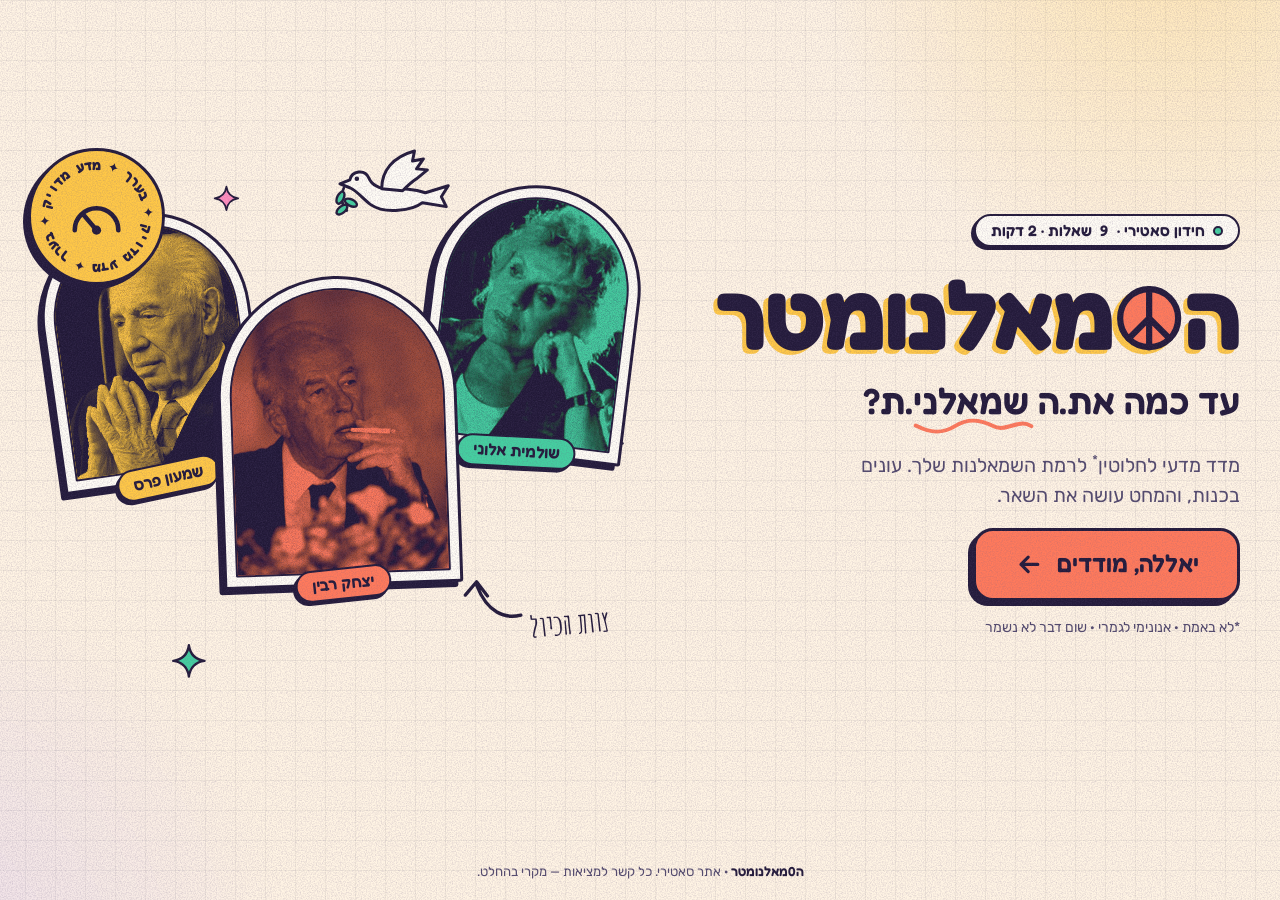
==== index.html @ 15e7d74c "ה0מאלנומטר: עיצוב ומכניקה (שלב 1) חידון סאטירי סטטי (HTML/CSS/JS). הציונים עדיין ריקים (score: null)" ====
<!doctype html>
<html lang="he" dir="rtl">
<head>
  <meta charset="utf-8">
  <meta name="viewport" content="width=device-width, initial-scale=1, viewport-fit=cover">
  <title>ה0מאלנומטר — עד כמה את.ה שמאלני.ת?</title>
  <meta name="description" content="חידון סאטירי קצר שמודד בדיוק מדעי* עד כמה את.ה שמאלני.ת. *לא באמת.">
  <meta name="theme-color" content="#FFF4E4">
  <meta name="color-scheme" content="light">

  <!-- תצוגה בשיתוף (וואטסאפ, פייסבוק וכו׳). אם הכתובת של האתר משתנה — לעדכן כאן -->
  <meta property="og:type" content="website">
  <meta property="og:url" content="https://eyaltsamir.github.io/smolometer/">
  <meta property="og:locale" content="he_IL">
  <meta property="og:site_name" content="ה0מאלנומטר">
  <meta property="og:title" content="ה0מאלנומטר — עד כמה את.ה שמאלני.ת?">
  <meta property="og:description" content="9 שאלות. מחט אחת. אפס רחמים.">
  <meta property="og:image" content="https://eyaltsamir.github.io/smolometer/images/og-image.jpg">
  <meta property="og:image:width" content="1200">
  <meta property="og:image:height" content="630">
  <meta name="twitter:card" content="summary_large_image">

  <link rel="icon" href="favicon.svg" type="image/svg+xml">
  <link rel="apple-touch-icon" href="images/apple-touch-icon.png">
  <link rel="preconnect" href="https://fonts.googleapis.com">
  <link rel="preconnect" href="https://fonts.gstatic.com" crossorigin>
  <link rel="stylesheet" href="https://fonts.googleapis.com/css2?family=Fredoka:wght@500;600;700&family=Amatic+SC:wght@700&family=Rubik:wght@400;500;600&display=swap">
  <link rel="stylesheet" href="css/style.css">
</head>
<body data-view="intro">

  <!-- אייקונים -->
  <svg width="0" height="0" style="position:absolute" aria-hidden="true" focusable="false">
    <symbol id="i-arrow-left" viewBox="0 0 24 24"><path d="M19 12H5m6-6-6 6 6 6" fill="none" stroke="currentColor" stroke-width="2.6" stroke-linecap="round" stroke-linejoin="round"/></symbol>
    <symbol id="i-arrow-right" viewBox="0 0 24 24"><path d="M5 12h14m-6-6 6 6-6 6" fill="none" stroke="currentColor" stroke-width="2.6" stroke-linecap="round" stroke-linejoin="round"/></symbol>
    <symbol id="i-check" viewBox="0 0 24 24"><path d="m5 12.5 4.5 4.5L19 7.5" fill="none" stroke="currentColor" stroke-width="3.2" stroke-linecap="round" stroke-linejoin="round"/></symbol>
    <symbol id="i-sparkle" viewBox="0 0 24 24"><path d="M12 1.5c.9 6.4 4.1 9.6 10.5 10.5-6.4.9-9.6 4.1-10.5 10.5-.9-6.4-4.1-9.6-10.5-10.5C7.9 11.1 11.1 7.9 12 1.5z"/></symbol>
    <symbol id="i-whatsapp" viewBox="0 0 24 24"><path d="M12 3.2a8.8 8.8 0 0 0-7.6 13.2L3.2 20.8l4.5-1.2A8.8 8.8 0 1 0 12 3.2z" fill="none" stroke="currentColor" stroke-width="2" stroke-linejoin="round"/><path d="M9.1 7.9c.2-.4.5-.5.8-.5h.6c.2 0 .4.1.5.4l.8 1.8c.1.3 0 .5-.1.7l-.6.7c-.1.2-.2.4 0 .6a7.6 7.6 0 0 0 3.3 3c.2.1.4.1.6-.1l.7-.8c.2-.2.4-.3.7-.2l1.7.8c.3.1.4.3.4.5 0 .7-.3 1.4-.9 1.8-.6.4-1.5.6-2.4.3-3-.9-5.3-3.1-6.4-5.9-.4-1-.2-2.3.3-3.1z" fill="currentColor"/></symbol>
    <symbol id="i-link" viewBox="0 0 24 24"><path d="M10 13a5 5 0 0 0 7.5.5l3-3a5 5 0 0 0-7-7l-1.7 1.7M14 11a5 5 0 0 0-7.5-.5l-3 3a5 5 0 0 0 7 7l1.7-1.7" fill="none" stroke="currentColor" stroke-width="2.3" stroke-linecap="round" stroke-linejoin="round"/></symbol>
    <symbol id="i-share" viewBox="0 0 24 24"><g fill="none" stroke="currentColor" stroke-width="2.3" stroke-linecap="round"><circle cx="17.5" cy="5.5" r="2.6"/><circle cx="6.5" cy="12" r="2.6"/><circle cx="17.5" cy="18.5" r="2.6"/><path d="m8.8 10.7 6.4-3.9m-6.4 6.5 6.4 3.9"/></g></symbol>
    <symbol id="i-redo" viewBox="0 0 24 24"><path d="M4.5 12a7.5 7.5 0 1 0 2.2-5.3M4.5 4v4.5H9" fill="none" stroke="currentColor" stroke-width="2.4" stroke-linecap="round" stroke-linejoin="round"/></symbol>
  </svg>

  <div class="grain" aria-hidden="true"></div>

  <header class="topbar" id="topbar" hidden>
    <p class="logo logo--mini">ה<span class="logo__zero"><span class="sr-only">0</span><svg viewBox="0 0 48 48" aria-hidden="true" focusable="false"><circle cx="24" cy="24" r="21"/><path d="M24 3v42M24 24 9.2 38.8M24 24l14.8 14.8"/></svg></span>מאלנומטר</p>
  </header>

  <main class="app">

    <!-- ============ פתיחה ============ -->
    <section class="screen intro" id="screen-intro" aria-labelledby="intro-title">
      <div class="intro__head">
        <p class="challenge" id="challenge" hidden></p>
        <p class="pill reveal" style="--i:0"><span class="pill__dot" aria-hidden="true"></span>חידון סאטירי · <span id="q-count">9</span> שאלות · 2 דקות</p>
        <h1 class="logo logo--hero reveal" id="intro-title" style="--i:1">ה<span class="logo__zero"><span class="sr-only">0</span><svg viewBox="0 0 48 48" aria-hidden="true" focusable="false"><circle cx="24" cy="24" r="21"/><path d="M24 3v42M24 24 9.2 38.8M24 24l14.8 14.8"/></svg></span>מאלנומטר</h1>
        <p class="tagline reveal" style="--i:2">עד כמה את.ה <span class="squiggle">שמאלני.ת<svg viewBox="0 0 120 12" preserveAspectRatio="none" aria-hidden="true"><path pathLength="100" d="M118 6c-10-6-19 5-29 0s-19-6-29 0-19 5-29 0-19-5-29 0"/></svg></span>?</p>
      </div>

      <div class="intro__art">
        <div class="collage">
          <figure class="card card--aloni" style="--c: var(--mint); --r: 7deg; --d: 250ms; --bob: 5.6s">
            <div class="card__photo"><img src="images/aloni.jpg" alt="שולמית אלוני" width="480" height="642"></div>
            <figcaption class="card__name">שולמית אלוני</figcaption>
          </figure>
          <figure class="card card--peres" style="--c: var(--sun); --r: -8deg; --d: 370ms; --bob: 6.3s">
            <div class="card__photo"><img src="images/peres.jpg" alt="שמעון פרס" width="600" height="800"></div>
            <figcaption class="card__name">שמעון פרס</figcaption>
          </figure>
          <figure class="card card--rabin" style="--c: var(--coral); --r: -2deg; --d: 490ms; --bob: 5.1s">
            <div class="card__photo"><img src="images/rabin.jpg" alt="יצחק רבין" width="540" height="720"></div>
            <figcaption class="card__name">יצחק רבין</figcaption>
          </figure>

          <div class="stamp" aria-hidden="true">
            <svg class="stamp__ring" id="stamp-ring" viewBox="0 0 120 120"></svg>
            <svg class="stamp__core" viewBox="0 0 48 32">
              <path d="M5 28a19 19 0 0 1 38 0" fill="none" stroke="currentColor" stroke-width="4" stroke-linecap="round"/>
              <path d="M24 28 13 15" stroke="currentColor" stroke-width="4" stroke-linecap="round"/>
              <circle cx="24" cy="28" r="4" fill="currentColor"/>
            </svg>
          </div>

          <svg class="doodle doodle--dove" viewBox="0 0 120 90" aria-hidden="true">
            <path class="dove__stem" d="M12 40c-4 8-3 16 3 23"/>
            <ellipse class="dove__leaf" cx="8.5" cy="50" rx="6.5" ry="3.3" transform="rotate(-65 8.5 50)"/>
            <ellipse class="dove__leaf" cx="19" cy="55" rx="6.5" ry="3.3" transform="rotate(25 19 55)"/>
            <ellipse class="dove__leaf" cx="10" cy="62" rx="6.5" ry="3.3" transform="rotate(-40 10 62)"/>
            <path class="dove__body" d="M8 36 18 32c2-9 15-11 19-2 3 7 9 11 21 11 14 0 24 0 36 4l23-7-7 11 5 10-24-4c-10 8-38 12-52 2-8-6-14-14-21-17z"/>
            <path class="dove__body" d="M50 41c0-18 11-32 33-38l-2 10 11-2-7 10 11 1-11 9c-6 4-10 8-14 12z"/>
            <circle class="dove__eye" cx="25" cy="31" r="2.3"/>
          </svg>

          <svg class="doodle doodle--spark s1" aria-hidden="true"><use href="#i-sparkle"/></svg>
          <svg class="doodle doodle--spark s2" aria-hidden="true"><use href="#i-sparkle"/></svg>
          <svg class="doodle doodle--spark s3" aria-hidden="true"><use href="#i-sparkle"/></svg>

          <p class="callout" aria-hidden="true">
            <span>צוות הכיול</span>
            <svg viewBox="0 0 56 44"><path d="M52 36c-12 2-24-4-30-24M13 18l9-9 7 11"/></svg>
          </p>
        </div>
      </div>

      <div class="intro__body">
        <p class="lede reveal" style="--i:3">מדד מדעי לחלוטין<sup>*</sup> לרמת השמאלנות שלך. עונים בכנות, והמחט עושה את השאר.</p>
        <button class="btn btn--primary btn--xl reveal" style="--i:4" id="start-btn" type="button">
          <span>יאללה, מודדים</span>
          <svg class="btn__icon" aria-hidden="true"><use href="#i-arrow-left"/></svg>
        </button>
        <p class="intro__meta reveal" style="--i:5"><span>*לא באמת</span> · <span>אנונימי לגמרי</span> · <span>שום דבר לא נשמר</span></p>
      </div>
    </section>

    <!-- ============ שאלות ============ -->
    <section class="screen quiz" id="screen-quiz" hidden aria-labelledby="q-title">
      <div class="quiz__bar">
        <button class="back-btn" id="back-btn" type="button">
          <svg class="btn__icon" aria-hidden="true"><use href="#i-arrow-right"/></svg>
          <span>חזרה</span>
        </button>
        <div class="progress" id="progress" role="progressbar" aria-label="התקדמות בחידון" aria-valuemin="1" aria-valuemax="9" aria-valuenow="1">
          <span class="progress__fill" id="progress-fill"></span>
        </div>
        <span class="progress__count" id="progress-count" aria-hidden="true">1/9</span>
      </div>

      <article class="qcard" id="qcard">
        <p class="qcard__tag" id="q-tag">שאלה 1</p>
        <div class="qcard__sticker" id="q-sticker" hidden><img id="q-image" src="data:," alt=""></div>
        <h2 class="qcard__title" id="q-title" tabindex="-1"></h2>
        <ol class="answers" id="answers"></ol>
      </article>

      <p class="quiz__hint">אפשר לענות גם עם מקשי המספרים</p>
    </section>

    <!-- ============ מדידה ============ -->
    <section class="screen loading" id="screen-loading" hidden>
      <div class="loading__gauge"><svg class="gauge-svg" id="loading-gauge" aria-hidden="true"></svg></div>
      <p class="loading__title">רגע, מודדים…</p>
      <p class="loading__line" id="loading-line" aria-live="polite"></p>
    </section>

    <!-- ============ תוצאה ============ -->
    <section class="screen result" id="screen-result" hidden aria-labelledby="result-title">
      <article class="rcard" id="rcard">
        <p class="rcard__kicker"><svg aria-hidden="true"><use href="#i-sparkle"/></svg>המדידה הושלמה</p>
        <div class="gauge" id="gauge" role="img" aria-label="">
          <svg class="gauge-svg" id="result-gauge" aria-hidden="true"></svg>
        </div>
        <p class="rcard__label">רמת ה0מאלנות שלך</p>
        <p class="rcard__pct"><span id="result-pct">0</span>%</p>
        <div class="rcard__verdict">
          <h2 class="rcard__title" id="result-title" tabindex="-1"></h2>
          <p class="rcard__text" id="result-text"></p>
        </div>
      </article>

      <div class="share">
        <p class="share__label">שתפו ותראו מי יותר</p>
        <div class="share__row">
          <a class="btn btn--wa" id="share-wa" href="#" target="_blank" rel="noopener">
            <svg class="btn__icon" aria-hidden="true"><use href="#i-whatsapp"/></svg>
            <span>וואטסאפ</span>
          </a>
          <button class="btn" id="share-copy" type="button">
            <svg class="btn__icon" aria-hidden="true"><use href="#i-link"/></svg>
            <span>העתקת קישור</span>
          </button>
          <button class="btn" id="share-native" type="button" hidden>
            <svg class="btn__icon" aria-hidden="true"><use href="#i-share"/></svg>
            <span>שיתוף</span>
          </button>
        </div>
      </div>

      <button class="btn btn--ghost" id="restart-btn" type="button">
        <svg class="btn__icon" aria-hidden="true"><use href="#i-redo"/></svg>
        <span>למדוד שוב</span>
      </button>
    </section>
  </main>

  <footer class="site-footer">
    <p><b>ה0מאלנומטר</b> · אתר סאטירי. כל קשר למציאות — מקרי בהחלט.</p>
  </footer>

  <div class="toast" id="toast" role="status" aria-live="polite"></div>
  <noscript><p class="noscript">כדי למדוד 0מאלנות צריך JavaScript. גם למחט יש גבולות.</p></noscript>

  <script src="js/quiz-data.js"></script>
  <script src="js/app.js"></script>
</body>
</html>
---- css/style.css ----
/* =================================================================
   ה0מאלנומטר — עיצוב
   נייר קרם, דיו כהה ומדבקות צבעוניות. הצללים נופלים שמאלה־למטה:
   באתר שנקרא מימין לשמאל, האור מגיע מימין.
   ================================================================= */

:root {
  --paper: #FFF4E4;
  --paper-2: #FFFCF5;
  --ink: #241B3B;
  --ink-2: #544B6E;
  --grid: rgba(36, 27, 59, .055);

  --coral: #FF7A5C; --coral-tint: #FFEBE3;
  --sun:   #FFC847; --sun-tint:   #FFF4D6;
  --mint:  #45CFA0; --mint-tint:  #E2F7EE;
  --sky:   #6BAEFF; --sky-tint:   #E6F1FF;
  --lilac: #AE96FF; --lilac-tint: #F0EBFF;
  --pink:  #FF8DBE; --pink-tint:  #FFECF4;

  --accent: var(--coral);
  --accent-tint: var(--coral-tint);

  --font-display: "Fredoka", "Rubik", "Segoe UI", system-ui, sans-serif;
  --font-body: "Rubik", "Segoe UI", system-ui, sans-serif;
  --font-hand: "Amatic SC", "Fredoka", "Segoe UI", sans-serif;

  --bw: 3px;
  --shadow-sm: -3px 3px 0 var(--ink);
  --shadow: -5px 5px 0 var(--ink);
  --shadow-lg: -8px 8px 0 var(--ink);
  --ease-out: cubic-bezier(.22, .9, .3, 1);
  --ease-spring: cubic-bezier(.34, 1.56, .64, 1);
  --gutter: 16px;

  --noise: url("data:image/svg+xml,%3Csvg xmlns='http://www.w3.org/2000/svg' width='220' height='220'%3E%3Cfilter id='g'%3E%3CfeTurbulence type='fractalNoise' baseFrequency='.8' numOctaves='3' stitchTiles='stitch'/%3E%3CfeColorMatrix values='0 0 0 0 .14 0 0 0 0 .1 0 0 0 0 .23 0 0 0 1.4 -.52'/%3E%3C/filter%3E%3Crect width='100%25' height='100%25' filter='url(%23g)'/%3E%3C/svg%3E");
}

body[data-accent="coral"] { --accent: var(--coral); --accent-tint: var(--coral-tint); }
body[data-accent="sun"]   { --accent: var(--sun);   --accent-tint: var(--sun-tint); }
body[data-accent="mint"]  { --accent: var(--mint);  --accent-tint: var(--mint-tint); }
body[data-accent="sky"]   { --accent: var(--sky);   --accent-tint: var(--sky-tint); }
body[data-accent="lilac"] { --accent: var(--lilac); --accent-tint: var(--lilac-tint); }
body[data-accent="pink"]  { --accent: var(--pink);  --accent-tint: var(--pink-tint); }

/* ---------- בסיס ---------- */

*, *::before, *::after { box-sizing: border-box; }
[hidden] { display: none !important; }
html { -webkit-text-size-adjust: 100%; text-size-adjust: 100%; }

body {
  margin: 0;
  min-height: 100vh;
  min-height: 100svh;
  display: flex;
  flex-direction: column;
  font: 400 1.0625rem/1.55 var(--font-body);
  color: var(--ink);
  background-color: var(--paper);
  background-image:
    linear-gradient(var(--grid) 1px, transparent 1px),
    linear-gradient(90deg, var(--grid) 1px, transparent 1px);
  background-size: 30px 30px;
  background-position: center top;
  transition: background-color .6s var(--ease-out);
  -webkit-tap-highlight-color: transparent;
}
body[data-view="quiz"] { background-color: var(--accent-tint); }
body[data-view="result"] {
  background-color: var(--paper);
  background-color: color-mix(in srgb, var(--tier, var(--paper)) 15%, var(--paper));
}

/* אור צבעוני רך מאחורי הכל */
body::before {
  content: "";
  position: fixed;
  inset: 0;
  z-index: -1;
  pointer-events: none;
  background:
    radial-gradient(40vmax 40vmax at 92% -8%, rgba(255, 200, 71, .30), transparent 70%),
    radial-gradient(44vmax 44vmax at -8% 108%, rgba(174, 150, 255, .24), transparent 70%);
}

/* גרעיניות של נייר מודפס */
.grain {
  position: fixed;
  inset: 0;
  z-index: 100;
  pointer-events: none;
  opacity: .3;
  background-image: var(--noise);
}

h1, h2, p, figure { margin: 0; }
button { font: inherit; color: inherit; }
sup { font-size: .7em; line-height: 0; }

.sr-only {
  position: absolute;
  width: 1px;
  height: 1px;
  margin: -1px;
  padding: 0;
  overflow: hidden;
  clip: rect(0 0 0 0);
  white-space: nowrap;
  border: 0;
}

:focus-visible {
  outline: 3px dashed var(--ink);
  outline-offset: 4px;
}

.app {
  flex: 1;
  width: 100%;
  overflow-x: hidden;
  overflow-x: clip;
}

.screen:not([hidden]) { animation: fade-in .45s var(--ease-out) both; }

/* ---------- לוגו ---------- */

.logo {
  font-family: var(--font-display);
  font-weight: 700;
  line-height: 1;
  white-space: nowrap;
  color: var(--ink);
}
.logo__zero { display: inline-block; }
.logo__zero svg {
  display: inline-block;
  width: .7em;
  height: .7em;
  margin-inline: .025em;
  vertical-align: -.02em;
  overflow: visible;
}
.logo__zero circle { fill: var(--coral); stroke: var(--ink); stroke-width: 4.5; }
.logo__zero path { fill: none; stroke: var(--ink); stroke-width: 4.5; stroke-linecap: round; }

.logo--hero {
  font-size: min(16.5vw, 5.8rem);
  letter-spacing: -.01em;
  text-shadow: -.045em .045em 0 var(--sun);
}
.logo--hero .logo__zero svg {
  filter: drop-shadow(-.045em .045em 0 var(--sun));
  transition: rotate .9s var(--ease-spring);
  animation: zero-in 1.2s var(--ease-spring) .45s backwards;
}
.logo--hero:hover .logo__zero svg { rotate: 360deg; }

.logo--mini { font-size: 1.5rem; }

/* ---------- פתיחה ---------- */

.intro {
  width: min(1200px, 100% - 2 * var(--gutter));
  margin-inline: auto;
  padding-block: 28px 12px;
  display: grid;
  grid-template-columns: minmax(0, 1fr);
  grid-template-areas: "head" "art" "body";
  gap: 22px;
  align-content: center;
}
.intro__head { grid-area: head; }
.intro__art { grid-area: art; }
.intro__body {
  grid-area: body;
  display: flex;
  flex-direction: column;
  align-items: stretch;
  gap: 16px;
}

.pill {
  display: inline-flex;
  align-items: center;
  gap: .55em;
  margin-bottom: 20px;
  padding: .5em 1em .45em;
  font: 600 .95rem/1 var(--font-display);
  background: var(--paper-2);
  border: 2.5px solid var(--ink);
  border-radius: 999px;
  box-shadow: var(--shadow-sm);
}
.pill__dot {
  width: .65em;
  height: .65em;
  border-radius: 50%;
  background: var(--mint);
  border: 2px solid var(--ink);
  animation: blink 1.6s steps(1) infinite;
}

.challenge {
  width: fit-content;
  max-width: 100%;
  margin-bottom: 18px;
  padding: .65em 1em;
  font: 500 1rem/1.4 var(--font-body);
  background: var(--sun);
  border: 2.5px solid var(--ink);
  border-radius: 16px;
  box-shadow: var(--shadow-sm);
  rotate: -1deg;
  animation: rise .7s var(--ease-spring) both;
}
.challenge b { font-family: var(--font-display); font-weight: 700; font-size: 1.15em; }

.tagline {
  margin-top: .45em;
  font: 600 clamp(1.5rem, 5.6vw, 2.25rem)/1.25 var(--font-display);
}
.squiggle {
  position: relative;
  display: inline-block;
  white-space: nowrap;
}
.squiggle svg {
  position: absolute;
  left: -3%;
  width: 106%;
  bottom: -.32em;
  height: .45em;
  overflow: visible;
}
.squiggle path {
  fill: none;
  stroke: var(--coral);
  stroke-width: 4;
  stroke-linecap: round;
  vector-effect: non-scaling-stroke;
  stroke-dasharray: 100;
  animation: draw 1s var(--ease-out) 1s backwards;
}

.lede {
  max-width: 34ch;
  font-size: clamp(1.06rem, 2.4vw, 1.22rem);
  color: var(--ink-2);
}
.intro__meta { font-size: .88rem; color: var(--ink-2); }
.intro__meta span { white-space: nowrap; }

.reveal { animation: rise .8s var(--ease-out) calc(var(--i, 0) * 90ms + 80ms) backwards; }

/* ---------- קולאז׳ ---------- */

.collage {
  position: relative;
  width: min(100%, 620px);
  aspect-ratio: 1 / .9;
  margin: 12px auto 0;
}

.card {
  position: absolute;
  z-index: 1;
  width: var(--w);
  padding: clamp(5px, 1.3vw, 9px);
  background: var(--paper-2);
  border: var(--bw) solid var(--ink);
  border-radius: 999px 999px 22px 22px;
  box-shadow: var(--shadow);
  rotate: var(--r);
  transition: rotate .45s var(--ease-spring), scale .45s var(--ease-spring);
  animation:
    card-in .9s var(--ease-spring) var(--d) backwards,
    bob var(--bob) ease-in-out calc(var(--d) + 1s) infinite;
}
.card--aloni { --w: 35%; top: 4%; right: 0; }
.card--peres { --w: 35%; top: 9%; left: 1%; z-index: 2; }
.card--rabin { --w: 40%; top: 21%; left: 30%; z-index: 3; }

/* דואוטון: הצילום בגווני אפור, מוכפל בצבע הכרטיס, והשחור הופך לדיו */
.card__photo {
  position: relative;
  overflow: hidden;
  isolation: isolate;
  aspect-ratio: 3 / 4;
  background: var(--c);
  border: 2px solid var(--ink);
  border-radius: 999px 999px 14px 14px;
  transition: background-color .5s var(--ease-out);
}
.card__photo img {
  display: block;
  width: 100%;
  height: 100%;
  object-fit: cover;
  filter: grayscale(1) contrast(1.15) brightness(1.08);
  mix-blend-mode: multiply;
  transition: filter .5s var(--ease-out);
}
.card--rabin .card__photo img { filter: grayscale(1) contrast(1.05) brightness(1.24); }
.card__photo::after {
  content: "";
  position: absolute;
  inset: 0;
  background: var(--ink);
  mix-blend-mode: lighten;
  transition: opacity .5s var(--ease-out);
}
.card__photo::before {
  content: "";
  position: absolute;
  inset: 0;
  z-index: 1;
  pointer-events: none;
  background-image: var(--noise);
  background-size: 150px;
  opacity: .5;
  mix-blend-mode: multiply;
}

.card__name {
  position: absolute;
  left: 50%;
  bottom: 0;
  translate: -50% 52%;
  rotate: -4deg;
  padding: .34em .9em .4em;
  white-space: nowrap;
  font: 600 clamp(.78rem, 2.2vw, 1rem)/1 var(--font-display);
  background: var(--c);
  border: 2.5px solid var(--ink);
  border-radius: 999px;
  box-shadow: var(--shadow-sm);
}

@media (hover: hover) {
  .card:hover { rotate: 0deg; scale: 1.06; z-index: 6; }
  .card:hover .card__photo { background-color: #fff; }
  .card:hover .card__photo img { filter: none; }
  .card:hover .card__photo::after { opacity: 0; }
}

.stamp {
  position: absolute;
  z-index: 4;
  top: -3%;
  left: -2%;
  width: 23%;
  aspect-ratio: 1;
  display: grid;
  place-items: center;
  color: var(--ink);
  background: var(--sun);
  border: var(--bw) solid var(--ink);
  border-radius: 50%;
  box-shadow: var(--shadow);
  animation: pop-in .8s var(--ease-spring) .85s backwards;
}
.stamp__ring {
  position: absolute;
  inset: 0;
  width: 100%;
  height: 100%;
  animation: spin 28s linear infinite;
}
.stamp__ring text { font: 700 12.5px var(--font-display); fill: var(--ink); }
.stamp__core { width: 42%; height: auto; overflow: visible; }

.doodle { position: absolute; pointer-events: none; overflow: visible; }

.doodle--dove {
  z-index: 4;
  top: -3%;
  right: 31%;
  width: 20%;
  animation: pop-in .8s var(--ease-spring) 1s backwards, fly 7s ease-in-out 1.8s infinite;
}
.dove__body { fill: var(--paper-2); stroke: var(--ink); stroke-width: 3; stroke-linejoin: round; }
.dove__leaf { fill: var(--mint); stroke: var(--ink); stroke-width: 2.4; }
.dove__stem { fill: none; stroke: var(--ink); stroke-width: 2.6; stroke-linecap: round; }
.dove__eye { fill: var(--ink); }

.doodle--spark {
  width: 5.5%;
  aspect-ratio: 1;
  fill: var(--sun);
  stroke: var(--ink);
  stroke-width: 1.6;
  stroke-linejoin: round;
  animation:
    pop-in .6s var(--ease-spring) var(--sd) backwards,
    twinkle 2.8s ease-in-out calc(var(--sd) + .6s) infinite;
}
.doodle--spark.s1 { --sd: 1.1s; top: 49%; right: 2%; }
.doodle--spark.s2 { --sd: 1.25s; top: 4%; left: 29%; width: 4.5%; fill: var(--pink); }
.doodle--spark.s3 { --sd: 1.4s; bottom: 4%; left: 22%; width: 6%; fill: var(--mint); }

.callout {
  position: absolute;
  z-index: 4;
  right: 5%;
  bottom: 11%;
  display: flex;
  align-items: flex-end;
  gap: 2px;
  font: 700 clamp(1.4rem, 3.4vw, 1.8rem)/1 var(--font-hand);
  rotate: -5deg;
  animation: pop-in .7s var(--ease-spring) 1.3s backwards;
}
.callout svg {
  width: 2.7em;
  height: 2.1em;
  margin-bottom: .55em;
  fill: none;
  stroke: var(--ink);
  stroke-width: 2.4;
  stroke-linecap: round;
  stroke-linejoin: round;
  overflow: visible;
}

/* ---------- כפתורים ---------- */

.btn {
  --btn-bg: var(--paper-2);
  display: inline-flex;
  align-items: center;
  justify-content: center;
  gap: .55em;
  min-height: 50px;
  padding: .7em 1.25em;
  font: 600 1.05rem/1.1 var(--font-display);
  color: var(--ink);
  text-decoration: none;
  background: var(--btn-bg);
  border: var(--bw) solid var(--ink);
  border-radius: 16px;
  box-shadow: var(--shadow);
  cursor: pointer;
  user-select: none;
  transition: translate .15s var(--ease-out), box-shadow .15s var(--ease-out), background-color .2s;
}
.btn:active { translate: -5px 5px; box-shadow: 0 0 0 var(--ink); transition-duration: .05s; }
.btn__icon { flex: none; width: 1.2em; height: 1.2em; transition: translate .2s var(--ease-out); }

.btn--primary { --btn-bg: var(--coral); }
.btn--xl {
  min-height: 66px;
  padding: .8em 1.6em;
  font-size: clamp(1.3rem, 3.4vw, 1.5rem);
  border-radius: 20px;
}
.btn--wa { --btn-bg: var(--mint); }
.btn--ghost {
  background: transparent;
  border-style: dashed;
  box-shadow: none;
}
.btn--ghost:active { translate: none; }

@media (hover: hover) {
  .btn:hover { translate: 1px -1px; box-shadow: -6px 6px 0 var(--ink); }
  .btn--primary:hover .btn__icon { translate: -5px 0; }
  .btn--ghost:hover { translate: none; box-shadow: none; background: var(--paper-2); }
  .btn--ghost:hover .btn__icon { rotate: -30deg; }
}

/* ---------- סרגל עליון (בשאלות ובתוצאה) ---------- */

.topbar {
  width: min(680px, 100% - 2 * var(--gutter));
  margin-inline: auto;
  padding-top: 20px;
  display: flex;
  justify-content: center;
}

/* ---------- שאלות ---------- */

.quiz,
.loading,
.result {
  width: min(680px, 100% - 2 * var(--gutter));
  margin-inline: auto;
  padding-block: 16px 36px;
}

.quiz__bar {
  display: flex;
  align-items: center;
  gap: 12px;
  margin-bottom: 36px;
}
.back-btn {
  display: inline-flex;
  align-items: center;
  gap: .3em;
  min-height: 40px;
  padding: .35em .8em .35em .95em;
  font: 600 .95rem/1 var(--font-display);
  background: var(--paper-2);
  border: 2.5px solid var(--ink);
  border-radius: 999px;
  box-shadow: var(--shadow-sm);
  cursor: pointer;
  transition: translate .15s var(--ease-out), box-shadow .15s var(--ease-out);
}
.back-btn .btn__icon { width: 1.05em; height: 1.05em; }
.back-btn:active { translate: -3px 3px; box-shadow: 0 0 0 var(--ink); }
@media (hover: hover) {
  .back-btn:hover .btn__icon { translate: 3px 0; }
}

.progress {
  position: relative;
  flex: 1;
  height: 16px;
  overflow: hidden;
  background: var(--paper-2);
  border: 2.5px solid var(--ink);
  border-radius: 999px;
}
.progress__fill {
  position: absolute;
  inset-block: 0;
  inset-inline-start: 0;
  width: 0;
  background-color: var(--accent);
  background-image: repeating-linear-gradient(-45deg, rgba(255, 255, 255, .45) 0 6px, transparent 6px 12px);
  border-inline-end: 2.5px solid var(--ink);
  transition: width .6s var(--ease-out), background-color .6s var(--ease-out);
}
.progress__count {
  min-width: 2.8em;
  font: 700 1.05rem/1 var(--font-display);
  text-align: center;
}

.qcard {
  position: relative;
  padding: 44px clamp(18px, 4.5vw, 36px) clamp(22px, 4vw, 32px);
  background: var(--paper-2);
  border: var(--bw) solid var(--ink);
  border-radius: 30px;
  box-shadow: var(--shadow-lg);
}
.qcard.enter-next { animation: from-left .55s var(--ease-out) both; }
.qcard.enter-prev { animation: from-right .55s var(--ease-out) both; }

.qcard__tag {
  position: absolute;
  top: 0;
  right: clamp(18px, 4.5vw, 36px);
  translate: 0 -55%;
  rotate: -3deg;
  padding: .42em 1em .38em;
  font: 700 1rem/1 var(--font-display);
  background: var(--accent);
  border: 2.5px solid var(--ink);
  border-radius: 999px;
  box-shadow: var(--shadow-sm);
  transition: background-color .6s var(--ease-out);
}
/* תמונה אופציונלית לשאלה — מדבקה עגולה בפינה, בדואוטון של צבע השאלה */
.qcard__sticker {
  position: absolute;
  top: 0;
  left: clamp(16px, 4vw, 30px);
  width: clamp(70px, 17vw, 92px);
  aspect-ratio: 1;
  overflow: hidden;
  isolation: isolate;
  translate: 0 -52%;
  rotate: 8deg;
  background: var(--accent);
  border: var(--bw) solid var(--ink);
  border-radius: 50%;
  box-shadow: var(--shadow-sm);
  transition: background-color .6s var(--ease-out);
  animation: pop-in .6s var(--ease-spring) .25s backwards;
}
.qcard__sticker img {
  display: block;
  width: 100%;
  height: 100%;
  object-fit: cover;
  filter: grayscale(1) contrast(1.1) brightness(1.15);
  mix-blend-mode: multiply;
}
.qcard__sticker::after {
  content: "";
  position: absolute;
  inset: 0;
  background: var(--ink);
  mix-blend-mode: lighten;
}

.qcard__title {
  font: 700 clamp(1.6rem, 5.4vw, 2.3rem)/1.2 var(--font-display);
  text-wrap: balance;
  outline: none;
}

.answers {
  display: grid;
  gap: 12px;
  margin: 26px 0 0;
  padding: 0;
  list-style: none;
}
.answers li { animation: rise .5s var(--ease-out) calc(var(--i) * 60ms + 160ms) backwards; }

.answer {
  display: flex;
  align-items: center;
  gap: 14px;
  width: 100%;
  min-height: 62px;
  padding: 12px 14px;
  text-align: start;
  font: 500 clamp(1.03rem, 2.6vw, 1.13rem)/1.4 var(--font-body);
  background: var(--paper-2);
  border: 2.5px solid var(--ink);
  border-radius: 18px;
  box-shadow: -4px 4px 0 var(--ink);
  cursor: pointer;
  transition: translate .15s var(--ease-out), box-shadow .15s var(--ease-out), background-color .2s, opacity .3s;
}
.answer:active { translate: -4px 4px; box-shadow: 0 0 0 var(--ink); transition-duration: .05s; }

.answer__letter {
  position: relative;
  flex: none;
  display: grid;
  place-items: center;
  width: 2.35rem;
  height: 2.35rem;
  font: 700 1.1rem/1 var(--font-display);
  background: var(--paper);
  border: 2.5px solid var(--ink);
  border-radius: 50%;
  transition: background-color .2s, color .2s;
}
.answer__letter svg {
  position: absolute;
  width: 1.25rem;
  height: 1.25rem;
  color: var(--paper-2);
  opacity: 0;
  scale: .3;
  transition: opacity .2s, scale .35s var(--ease-spring);
}
.answer__body { display: grid; gap: 3px; }
.answer__note { font-size: .9em; line-height: 1.4; color: var(--ink-2); }

.answer.is-selected { background: var(--accent); animation: chosen .45s var(--ease-spring); }
.answer.is-selected .answer__letter { color: transparent; background: var(--ink); }
.answer.is-selected .answer__letter svg { opacity: 1; scale: 1; }
.answer.is-selected .answer__note { color: var(--ink); }
.answers.is-locked .answer { pointer-events: none; }
.answers.is-locked .answer:not(.is-selected) { opacity: .45; }

@media (hover: hover) {
  .answer:hover { background: var(--accent-tint); translate: 1px -1px; box-shadow: -5px 5px 0 var(--ink); }
  .answer:hover .answer__letter { background: var(--accent); }
  .answer.is-selected:hover { background: var(--accent); }
  .answer.is-selected:hover .answer__letter { background: var(--ink); }
}

.quiz__hint {
  margin-top: 24px;
  text-align: center;
  font-size: .85rem;
  color: var(--ink-2);
}
@media (hover: none), (pointer: coarse) {
  .quiz__hint { display: none; }
}

/* ---------- מדידה ---------- */

.loading {
  min-height: 62vh;
  min-height: 62svh;
  display: flex;
  flex-direction: column;
  align-items: center;
  justify-content: center;
  gap: 14px;
  text-align: center;
}
.loading__gauge { width: min(320px, 82%); margin-bottom: 8px; }
.loading__title { font: 700 clamp(1.9rem, 6vw, 2.5rem)/1.1 var(--font-display); }
.loading__line {
  min-height: 1.5em;
  font: 700 clamp(1.55rem, 4.8vw, 1.85rem)/1.3 var(--font-hand);
  color: var(--ink-2);
}
.loading__line.is-in { animation: rise .4s var(--ease-out); }

/* ---------- מחוג ---------- */

.gauge-svg { display: block; width: 100%; height: auto; overflow: visible; }
.g-shadow { fill: var(--ink); }
.g-housing { fill: var(--paper); stroke: var(--ink); stroke-width: 3; stroke-linejoin: round; }
.g-seg { stroke: var(--ink); stroke-width: 3; stroke-linejoin: round; }
.g-tick { stroke: var(--ink); stroke-width: 1.6; stroke-linecap: round; }
.g-tick--major { stroke-width: 2.8; }
.g-end { font: 700 15px var(--font-display); fill: var(--ink); }
.g-unit { font: 500 11px var(--font-display); fill: var(--ink-2); }
.g-needle { fill: var(--ink); }
.g-hub { fill: var(--coral); stroke: var(--ink); stroke-width: 3; }
.g-hub-dot { fill: var(--ink); }
.g-wobble { animation: wobble 2.6s ease-in-out infinite; }

/* ---------- תוצאה ---------- */

.result {
  display: flex;
  flex-direction: column;
  align-items: center;
  gap: 28px;
  padding-top: 34px;
}
.rcard {
  position: relative;
  width: 100%;
  padding: 46px clamp(18px, 4.5vw, 40px) clamp(26px, 4.5vw, 36px);
  text-align: center;
  background: var(--paper-2);
  border: var(--bw) solid var(--ink);
  border-radius: 30px;
  box-shadow: var(--shadow-lg);
}
.rcard__kicker {
  position: absolute;
  top: 0;
  left: 50%;
  translate: -50% -55%;
  rotate: -2deg;
  display: inline-flex;
  align-items: center;
  gap: .45em;
  padding: .42em 1em .38em;
  white-space: nowrap;
  font: 700 1rem/1 var(--font-display);
  background: var(--sun);
  border: 2.5px solid var(--ink);
  border-radius: 999px;
  box-shadow: var(--shadow-sm);
}
.rcard__kicker svg { width: 1em; height: 1em; fill: var(--ink); }
.gauge { width: min(100%, 460px); margin: 4px auto 0; }
.rcard__label {
  margin-top: 16px;
  font: 600 1.05rem/1.2 var(--font-display);
  color: var(--ink-2);
}
.rcard__pct {
  font: 700 clamp(4rem, 16vw, 5.8rem)/1 var(--font-display);
  font-variant-numeric: tabular-nums;
}
.rcard__verdict {
  margin-top: 16px;
  opacity: 0;
  translate: 0 16px;
  transition: opacity .5s var(--ease-out), translate .7s var(--ease-spring);
}
.rcard.is-revealed .rcard__verdict { opacity: 1; translate: 0 0; }
.rcard__title {
  display: inline-block;
  max-width: 100%;
  padding: .28em .75em .32em;
  font: 700 clamp(1.55rem, 5.6vw, 2.2rem)/1.2 var(--font-display);
  background: var(--tier, var(--coral));
  border: var(--bw) solid var(--ink);
  border-radius: 16px;
  box-shadow: var(--shadow);
  rotate: -1.5deg;
  outline: none;
}
.rcard__text {
  max-width: 36ch;
  margin: 20px auto 0;
  text-wrap: balance;
  font-size: clamp(1.06rem, 2.8vw, 1.2rem);
  color: var(--ink-2);
}

.share { width: 100%; text-align: center; }
.share__label { margin-bottom: 12px; font: 700 1.75rem/1.1 var(--font-hand); }
.share__row {
  display: flex;
  flex-wrap: wrap;
  justify-content: center;
  gap: 12px 14px;
}

/* ---------- פוטר, טוסט, קונפטי ---------- */

.site-footer {
  padding: 18px var(--gutter) calc(18px + env(safe-area-inset-bottom));
  text-align: center;
  font-size: .82rem;
  color: var(--ink-2);
}
.site-footer b { font-family: var(--font-display); font-weight: 600; color: var(--ink); }

.toast {
  position: fixed;
  left: 50%;
  bottom: calc(18px + env(safe-area-inset-bottom));
  z-index: 90;
  width: max-content;
  max-width: min(460px, 100vw - 2 * var(--gutter));
  padding: .75em 1.2em;
  font: 600 1rem/1.3 var(--font-display);
  color: var(--paper-2);
  background: var(--ink);
  border-radius: 14px;
  box-shadow: -4px 4px 0 var(--coral);
  opacity: 0;
  translate: -50% calc(100% + 40px);
  transition: translate .45s var(--ease-spring), opacity .25s var(--ease-out);
}
.toast.is-shown { opacity: 1; translate: -50% 0; }

.spark {
  position: fixed;
  z-index: 80;
  width: 10px;
  height: 10px;
  margin: -5px 0 0 -5px;
  border: 1.5px solid var(--ink);
  border-radius: 2px;
  pointer-events: none;
  animation: spark .7s var(--ease-out) forwards;
}

.confetti {
  position: fixed;
  inset: 0;
  z-index: 85;
  width: 100%;
  height: 100%;
  pointer-events: none;
}

.noscript {
  position: fixed;
  inset: auto 16px 16px;
  padding: 1em;
  text-align: center;
  background: var(--sun);
  border: var(--bw) solid var(--ink);
  border-radius: 16px;
}

/* ---------- מסכים רחבים ---------- */

@media (min-width: 900px) {
  .intro {
    min-height: calc(100svh - 64px);
    grid-template-columns: minmax(0, .95fr) minmax(0, 1.05fr);
    grid-template-areas: "head art" "body art";
    column-gap: clamp(32px, 5vw, 72px);
    row-gap: 28px;
  }
  .intro__head { align-self: end; }
  .intro__body { align-self: start; align-items: flex-start; }
  .logo--hero { font-size: clamp(4.2rem, 7.4vw, 6.2rem); }
}

/* ---------- אנימציות ---------- */

@keyframes fade-in { from { opacity: 0; } }
@keyframes rise { from { opacity: 0; translate: 0 22px; } }
@keyframes draw { from { stroke-dashoffset: 100; } }
@keyframes blink { 50% { background: var(--paper-2); } }
@keyframes spin { to { rotate: 360deg; } }
@keyframes zero-in { from { rotate: -220deg; scale: .2; } }
@keyframes pop-in { from { opacity: 0; scale: .3; rotate: -60deg; } }
@keyframes card-in { from { opacity: 0; translate: 0 60px; scale: .6; rotate: 0deg; } }
@keyframes bob { 50% { transform: translateY(-7px); } }
@keyframes fly {
  0%, 100% { transform: translate(0, 0) rotate(0deg); }
  50% { transform: translate(-10px, -8px) rotate(-5deg); }
}
@keyframes twinkle {
  0%, 100% { scale: 1; rotate: 0deg; }
  50% { scale: .55; rotate: 45deg; }
}
@keyframes from-left { from { opacity: 0; translate: -46px 0; rotate: -2deg; } }
@keyframes from-right { from { opacity: 0; translate: 46px 0; rotate: 2deg; } }
@keyframes chosen { 40% { scale: 1.035; } }
@keyframes spark { to { translate: var(--dx) var(--dy); rotate: 160deg; scale: .3; opacity: 0; } }
@keyframes wobble {
  0%, 100% { rotate: 0deg; }
  30% { rotate: 1.2deg; }
  55% { rotate: -.8deg; }
  80% { rotate: .5deg; }
}

@media (prefers-reduced-motion: reduce) {
  *, *::before, *::after {
    animation-duration: .01ms !important;
    animation-delay: 0s !important;
    animation-iteration-count: 1 !important;
    transition-duration: .01ms !important;
  }
}
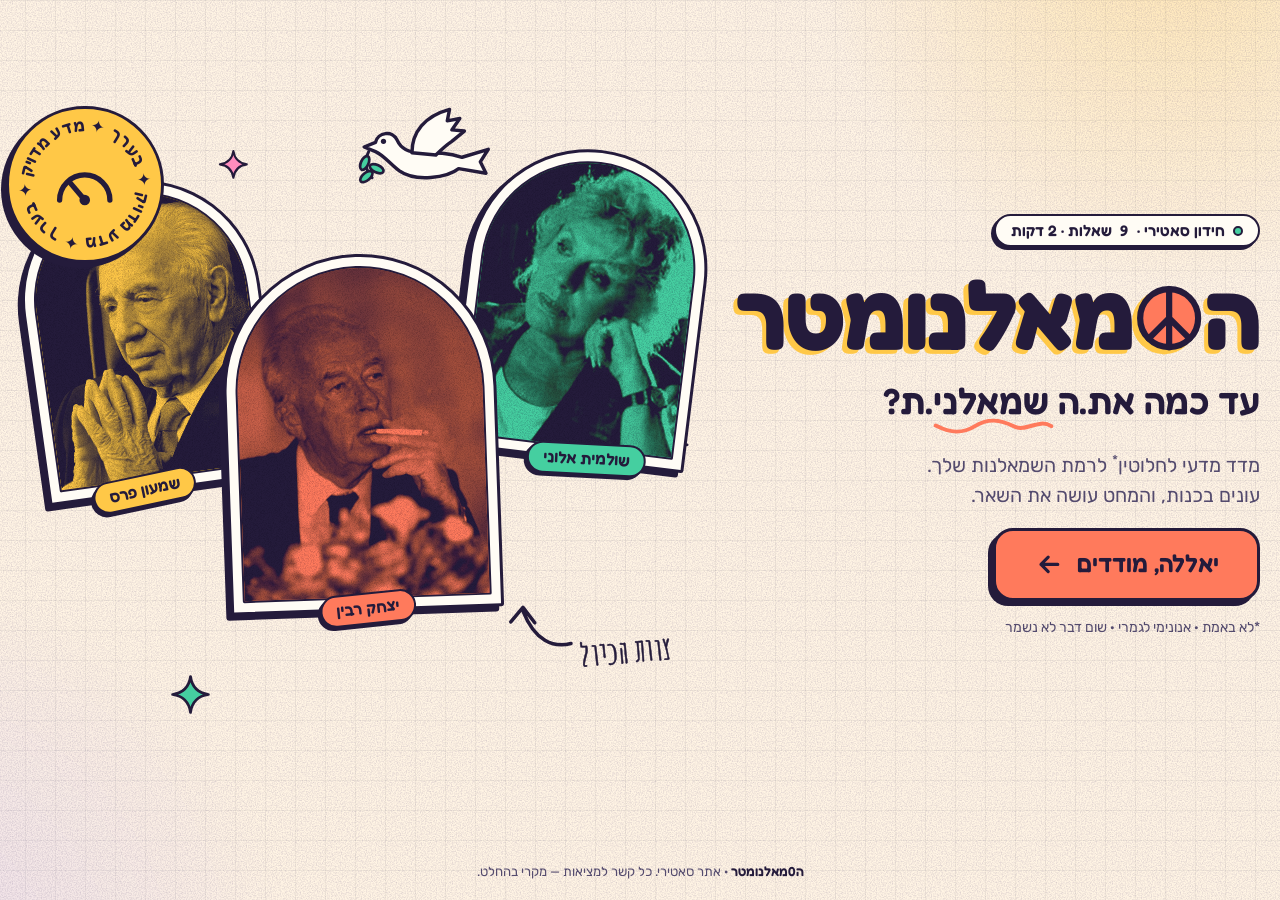
==== commit f98af637: "ה0מאלנומטר: יישום 16 ההצעות שאושרו במעבדת העיצוב כללי: Amatic מחוזק (קו מתאר דק, צבע דיו מלא), תנועה" ====
--- a/index.html
+++ b/index.html
@@ -60,15 +60,15 @@
 
       <div class="intro__art">
         <div class="collage">
-          <figure class="card card--aloni" style="--c: var(--mint); --r: 7deg; --d: 250ms; --bob: 5.6s">
+          <figure class="card card--aloni" style="--c: var(--mint); --r: 7deg; --d: 250ms">
             <div class="card__photo"><img src="images/aloni.jpg" alt="שולמית אלוני" width="480" height="642"></div>
             <figcaption class="card__name">שולמית אלוני</figcaption>
           </figure>
-          <figure class="card card--peres" style="--c: var(--sun); --r: -8deg; --d: 370ms; --bob: 6.3s">
+          <figure class="card card--peres" style="--c: var(--sun); --r: -8deg; --d: 370ms">
             <div class="card__photo"><img src="images/peres.jpg" alt="שמעון פרס" width="600" height="800"></div>
             <figcaption class="card__name">שמעון פרס</figcaption>
           </figure>
-          <figure class="card card--rabin" style="--c: var(--coral); --r: -2deg; --d: 490ms; --bob: 5.1s">
+          <figure class="card card--rabin" style="--c: var(--coral); --r: -2deg; --d: 490ms">
             <div class="card__photo"><img src="images/rabin.jpg" alt="יצחק רבין" width="540" height="720"></div>
             <figcaption class="card__name">יצחק רבין</figcaption>
           </figure>
@@ -118,11 +118,9 @@
       <div class="quiz__bar">
         <button class="back-btn" id="back-btn" type="button">
           <svg class="btn__icon" aria-hidden="true"><use href="#i-arrow-right"/></svg>
-          <span>חזרה</span>
+          <span class="sr-only">חזרה</span>
         </button>
-        <div class="progress" id="progress" role="progressbar" aria-label="התקדמות בחידון" aria-valuemin="1" aria-valuemax="9" aria-valuenow="1">
-          <span class="progress__fill" id="progress-fill"></span>
-        </div>
+        <div class="progress" id="progress" role="progressbar" aria-label="התקדמות בחידון" aria-valuemin="1" aria-valuemax="9" aria-valuenow="1"></div>
         <span class="progress__count" id="progress-count" aria-hidden="true">1/9</span>
       </div>
 
@@ -133,7 +131,7 @@
         <ol class="answers" id="answers"></ol>
       </article>
 
-      <p class="quiz__hint">אפשר לענות גם עם מקשי המספרים</p>
+      <p class="quiz__hint">אפשר לענות גם מהמקלדת: באותיות (א, ב, ג…) או במספרים</p>
     </section>
 
     <!-- ============ מדידה ============ -->
@@ -159,7 +157,7 @@
       </article>
 
       <div class="share">
-        <p class="share__label">שתפו ותראו מי יותר</p>
+        <p class="share__label">שלחו לקבוצה ותראו מי יותר 0מאלני.ת</p>
         <div class="share__row">
           <a class="btn btn--wa" id="share-wa" href="#" target="_blank" rel="noopener">
             <svg class="btn__icon" aria-hidden="true"><use href="#i-whatsapp"/></svg>
--- a/css/style.css
+++ b/css/style.css
@@ -84,19 +84,27 @@
     radial-gradient(44vmax 44vmax at -8% 108%, rgba(174, 150, 255, .24), transparent 70%);
 }
 
-/* גרעיניות של נייר מודפס */
+/* גרעיניות של נייר מודפס — על הנייר בלבד, מתחת לתוכן, כדי שהטקסט והכרטיסים יישארו חדים */
 .grain {
   position: fixed;
   inset: 0;
-  z-index: 100;
+  z-index: 0;
   pointer-events: none;
   opacity: .3;
   background-image: var(--noise);
 }
+.topbar,
+.app,
+.site-footer { position: relative; z-index: 1; }
 
 h1, h2, p, figure { margin: 0; }
 button { font: inherit; color: inherit; }
 sup { font-size: .7em; line-height: 0; }
+
+/* Amatic דק מאוד בעברית — קו מתאר של חצי פיקסל מעבה אותו בלי להחליף גופן */
+.callout,
+.loading__line,
+.share__label { -webkit-text-stroke: .5px currentColor; letter-spacing: .01em; }
 
 .sr-only {
   position: absolute;
@@ -199,15 +207,17 @@
   border-radius: 50%;
   background: var(--mint);
   border: 2px solid var(--ink);
-  animation: blink 1.6s steps(1) infinite;
-}
-
+  animation: blink 1.6s steps(1) 4;
+}
+
+/* מי שנכנס.ה מקישור ששותף: האחוז של השולח.ת הוא הדבר הראשון שרואים */
 .challenge {
-  width: fit-content;
-  max-width: 100%;
+  display: grid;
+  grid-template-columns: auto minmax(0, 1fr);
+  align-items: center;
+  gap: 14px;
   margin-bottom: 18px;
-  padding: .65em 1em;
-  font: 500 1rem/1.4 var(--font-body);
+  padding: 12px 14px;
   background: var(--sun);
   border: 2.5px solid var(--ink);
   border-radius: 16px;
@@ -215,7 +225,23 @@
   rotate: -1deg;
   animation: rise .7s var(--ease-spring) both;
 }
-.challenge b { font-family: var(--font-display); font-weight: 700; font-size: 1.15em; }
+.challenge:not([hidden]) ~ .pill { display: none; }
+.challenge__pct {
+  display: grid;
+  place-items: center;
+  min-width: 3.3em;
+  padding: .32em .3em .26em;
+  font: 700 1.9rem/1 var(--font-display);
+  font-variant-numeric: tabular-nums;
+  background: var(--paper-2);
+  border: 2.5px solid var(--ink);
+  border-radius: 14px;
+  box-shadow: var(--shadow-sm);
+  rotate: 3deg;
+}
+.challenge__text { font: 500 .98rem/1.38 var(--font-body); }
+.challenge__text b { font-family: var(--font-display); font-weight: 700; }
+.challenge__turn { display: block; margin-top: 2px; font: 700 1.08rem/1.3 var(--font-display); }
 
 .tagline {
   margin-top: .45em;
@@ -274,9 +300,7 @@
   box-shadow: var(--shadow);
   rotate: var(--r);
   transition: rotate .45s var(--ease-spring), scale .45s var(--ease-spring);
-  animation:
-    card-in .9s var(--ease-spring) var(--d) backwards,
-    bob var(--bob) ease-in-out calc(var(--d) + 1s) infinite;
+  animation: card-in .9s var(--ease-spring) var(--d) backwards;
 }
 .card--aloni { --w: 35%; top: 4%; right: 0; }
 .card--peres { --w: 35%; top: 9%; left: 1%; z-index: 2; }
@@ -337,6 +361,9 @@
   border-radius: 999px;
   box-shadow: var(--shadow-sm);
 }
+/* התוויות של הכרטיסים הצדדיים זזות החוצה, כדי שהכרטיס של רבין לא יסתיר אותן */
+.card--peres .card__name { left: 40%; }
+.card--aloni .card__name { left: 59%; }
 
 @media (hover: hover) {
   .card:hover { rotate: 0deg; scale: 1.06; z-index: 6; }
@@ -366,9 +393,9 @@
   inset: 0;
   width: 100%;
   height: 100%;
-  animation: spin 28s linear infinite;
-}
-.stamp__ring text { font: 700 12.5px var(--font-display); fill: var(--ink); }
+  animation: spin 70s linear infinite;
+}
+.stamp__ring text { font: 600 13.4px var(--font-display); fill: var(--ink); }
 .stamp__core { width: 42%; height: auto; overflow: visible; }
 
 .doodle { position: absolute; pointer-events: none; overflow: visible; }
@@ -378,7 +405,7 @@
   top: -3%;
   right: 31%;
   width: 20%;
-  animation: pop-in .8s var(--ease-spring) 1s backwards, fly 7s ease-in-out 1.8s infinite;
+  animation: pop-in .8s var(--ease-spring) 1s backwards, fly 7s ease-in-out 1.8s;
 }
 .dove__body { fill: var(--paper-2); stroke: var(--ink); stroke-width: 3; stroke-linejoin: round; }
 .dove__leaf { fill: var(--mint); stroke: var(--ink); stroke-width: 2.4; }
@@ -394,7 +421,7 @@
   stroke-linejoin: round;
   animation:
     pop-in .6s var(--ease-spring) var(--sd) backwards,
-    twinkle 2.8s ease-in-out calc(var(--sd) + .6s) infinite;
+    twinkle 2.8s ease-in-out calc(var(--sd) + .6s) 2;
 }
 .doodle--spark.s1 { --sd: 1.1s; top: 49%; right: 2%; }
 .doodle--spark.s2 { --sd: 1.25s; top: 4%; left: 29%; width: 4.5%; fill: var(--pink); }
@@ -408,7 +435,7 @@
   display: flex;
   align-items: flex-end;
   gap: 2px;
-  font: 700 clamp(1.4rem, 3.4vw, 1.8rem)/1 var(--font-hand);
+  font: 700 clamp(1.55rem, 3.9vw, 1.95rem)/1 var(--font-hand);
   rotate: -5deg;
   animation: pop-in .7s var(--ease-spring) 1.3s backwards;
 }
@@ -496,44 +523,47 @@
   gap: 12px;
   margin-bottom: 36px;
 }
+/* כפתור משני: עיגול שקוף בלי צל, כדי שהעין תלך לשאלה */
 .back-btn {
-  display: inline-flex;
-  align-items: center;
-  gap: .3em;
-  min-height: 40px;
-  padding: .35em .8em .35em .95em;
-  font: 600 .95rem/1 var(--font-display);
+  flex: none;
+  display: grid;
+  place-items: center;
+  width: 44px;
+  height: 44px;
+  padding: 0;
+  background: transparent;
+  border: 2px solid var(--ink);
+  border-radius: 50%;
+  cursor: pointer;
+  transition: background-color .15s var(--ease-out);
+}
+.back-btn .btn__icon { width: 1.3em; height: 1.3em; }
+.back-btn:active { background: var(--paper-2); }
+@media (hover: hover) {
+  .back-btn:hover { background: var(--paper-2); }
+  .back-btn:hover .btn__icon { translate: 3px 0; }
+}
+
+/* מקטע לכל שאלה: שאלות שעברו נשארות בצבע שלהן, הנוכחית מפוספסת */
+.progress {
+  flex: 1;
+  display: flex;
+  gap: 4px;
+  height: 14px;
+}
+.progress__seg {
+  flex: 1;
+  min-width: 0;
   background: var(--paper-2);
-  border: 2.5px solid var(--ink);
+  border: 2px solid var(--ink);
   border-radius: 999px;
-  box-shadow: var(--shadow-sm);
-  cursor: pointer;
-  transition: translate .15s var(--ease-out), box-shadow .15s var(--ease-out);
-}
-.back-btn .btn__icon { width: 1.05em; height: 1.05em; }
-.back-btn:active { translate: -3px 3px; box-shadow: 0 0 0 var(--ink); }
-@media (hover: hover) {
-  .back-btn:hover .btn__icon { translate: 3px 0; }
-}
-
-.progress {
-  position: relative;
-  flex: 1;
-  height: 16px;
-  overflow: hidden;
-  background: var(--paper-2);
-  border: 2.5px solid var(--ink);
-  border-radius: 999px;
-}
-.progress__fill {
-  position: absolute;
-  inset-block: 0;
-  inset-inline-start: 0;
-  width: 0;
+  transition: background-color .4s var(--ease-out), scale .4s var(--ease-spring);
+}
+.progress__seg.is-done { background: var(--c); }
+.progress__seg.is-current {
   background-color: var(--accent);
-  background-image: repeating-linear-gradient(-45deg, rgba(255, 255, 255, .45) 0 6px, transparent 6px 12px);
-  border-inline-end: 2.5px solid var(--ink);
-  transition: width .6s var(--ease-out), background-color .6s var(--ease-out);
+  background-image: repeating-linear-gradient(-45deg, rgba(255, 255, 255, .5) 0 4px, transparent 4px 8px);
+  scale: 1 1.25;
 }
 .progress__count {
   min-width: 2.8em;
@@ -663,7 +693,7 @@
 .answer.is-selected .answer__letter svg { opacity: 1; scale: 1; }
 .answer.is-selected .answer__note { color: var(--ink); }
 .answers.is-locked .answer { pointer-events: none; }
-.answers.is-locked .answer:not(.is-selected) { opacity: .45; }
+.answers.is-locked .answer:not(.is-selected) { opacity: .62; }
 
 @media (hover: hover) {
   .answer:hover { background: var(--accent-tint); translate: 1px -1px; box-shadow: -5px 5px 0 var(--ink); }
@@ -698,8 +728,7 @@
 .loading__title { font: 700 clamp(1.9rem, 6vw, 2.5rem)/1.1 var(--font-display); }
 .loading__line {
   min-height: 1.5em;
-  font: 700 clamp(1.55rem, 4.8vw, 1.85rem)/1.3 var(--font-hand);
-  color: var(--ink-2);
+  font: 700 clamp(1.7rem, 5.2vw, 2rem)/1.3 var(--font-hand);
 }
 .loading__line.is-in { animation: rise .4s var(--ease-out); }
 
@@ -793,7 +822,7 @@
 }
 
 .share { width: 100%; text-align: center; }
-.share__label { margin-bottom: 12px; font: 700 1.75rem/1.1 var(--font-hand); }
+.share__label { margin-bottom: 12px; font: 700 1.95rem/1.1 var(--font-hand); }
 .share__row {
   display: flex;
   flex-wrap: wrap;
@@ -861,19 +890,52 @@
   border-radius: 16px;
 }
 
+/* ---------- מסכים צרים ---------- */
+/* בטלפון כל פיקסל לגובה חשוב: התשובות וכפתורי השיתוף צריכים להיכנס בלי גלילה */
+
+@media (max-width: 899px) {
+  .topbar { padding-top: 12px; }
+  .logo--mini { font-size: 1.15rem; }
+  .quiz,
+  .loading { padding-top: 10px; }
+  .quiz__bar { margin-bottom: 28px; }
+
+  .intro:has(.challenge:not([hidden])) .collage { width: 84%; }
+  .intro:has(.challenge:not([hidden])) .callout { right: -4%; bottom: -2%; }
+
+  .result { gap: 20px; padding-top: 22px; }
+  .rcard { padding: 38px 16px 22px; }
+  .gauge { width: min(100%, 290px); }
+  .rcard__label { margin-top: 8px; font-size: .95rem; }
+  .rcard__pct { font-size: clamp(3.4rem, 14vw, 4.4rem); }
+  .rcard__verdict { margin-top: 10px; }
+  .rcard__title { font-size: clamp(1.4rem, 5.4vw, 2rem); }
+  .rcard__text { margin-top: 14px; font-size: 1.02rem; line-height: 1.5; }
+
+  /* וואטסאפ היא הפעולה הראשית; העתקה ושיתוף חצי־חצי מתחתיה */
+  .share__label { margin-bottom: 8px; }
+  .share__row { display: grid; grid-template-columns: 1fr 1fr; gap: 12px; }
+  .share__row .btn { width: 100%; padding-inline: .8em; }
+  #share-wa { grid-column: 1 / -1; min-height: 58px; font-size: 1.2rem; }
+  .share__row:has(#share-native[hidden]) #share-copy { grid-column: 1 / -1; }
+}
+
 /* ---------- מסכים רחבים ---------- */
 
 @media (min-width: 900px) {
   .intro {
+    width: min(1240px, 100% - 2 * var(--gutter));
     min-height: calc(100svh - 64px);
-    grid-template-columns: minmax(0, .95fr) minmax(0, 1.05fr);
+    grid-template-columns: minmax(0, .85fr) minmax(0, 1.15fr);
     grid-template-areas: "head art" "body art";
-    column-gap: clamp(32px, 5vw, 72px);
+    column-gap: clamp(24px, 4vw, 56px);
     row-gap: 28px;
   }
   .intro__head { align-self: end; }
   .intro__body { align-self: start; align-items: flex-start; }
   .logo--hero { font-size: clamp(4.2rem, 7.4vw, 6.2rem); }
+  .lede { max-width: 30ch; }
+  .collage { width: min(100%, 720px); }
 }
 
 /* ---------- אנימציות ---------- */
@@ -886,7 +948,6 @@
 @keyframes zero-in { from { rotate: -220deg; scale: .2; } }
 @keyframes pop-in { from { opacity: 0; scale: .3; rotate: -60deg; } }
 @keyframes card-in { from { opacity: 0; translate: 0 60px; scale: .6; rotate: 0deg; } }
-@keyframes bob { 50% { transform: translateY(-7px); } }
 @keyframes fly {
   0%, 100% { transform: translate(0, 0) rotate(0deg); }
   50% { transform: translate(-10px, -8px) rotate(-5deg); }
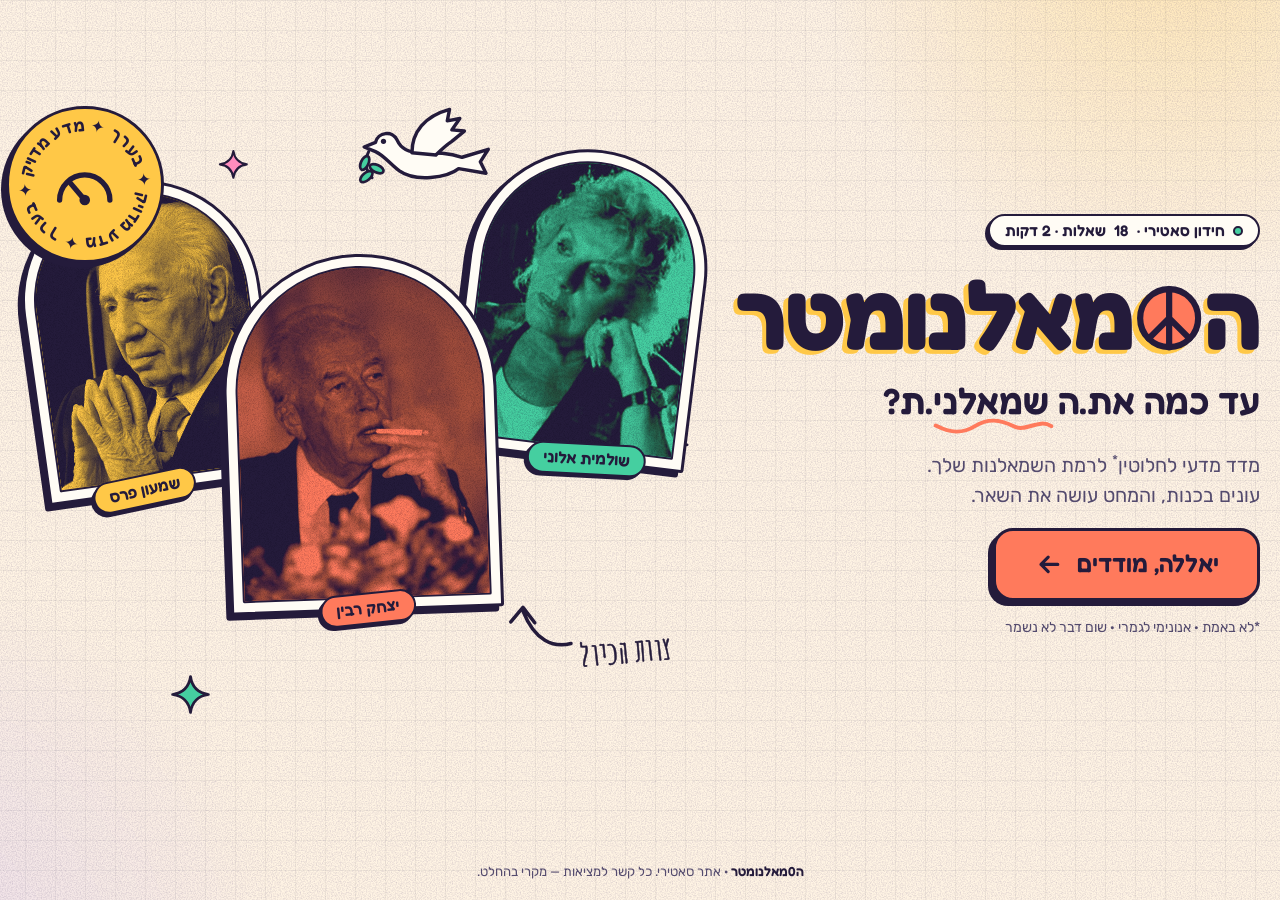
==== commit 7a1332f8: "הוספת 9 שאלות לחידון (סה״כ 18) שאלות 10–18: מכאובי השלום, עיקרון הפאשיזם, שיר מחתרות, החלפת התקווה, " ====
--- a/index.html
+++ b/index.html
@@ -14,7 +14,7 @@
   <meta property="og:locale" content="he_IL">
   <meta property="og:site_name" content="ה0מאלנומטר">
   <meta property="og:title" content="ה0מאלנומטר — עד כמה את.ה שמאלני.ת?">
-  <meta property="og:description" content="9 שאלות. מחט אחת. אפס רחמים.">
+  <meta property="og:description" content="18 שאלות. מחט אחת. אפס רחמים.">
   <meta property="og:image" content="https://eyaltsamir.github.io/smolometer/images/og-image.jpg">
   <meta property="og:image:width" content="1200">
   <meta property="og:image:height" content="630">
@@ -53,7 +53,7 @@
     <section class="screen intro" id="screen-intro" aria-labelledby="intro-title">
       <div class="intro__head">
         <p class="challenge" id="challenge" hidden></p>
-        <p class="pill reveal" style="--i:0"><span class="pill__dot" aria-hidden="true"></span>חידון סאטירי · <span id="q-count">9</span> שאלות · 2 דקות</p>
+        <p class="pill reveal" style="--i:0"><span class="pill__dot" aria-hidden="true"></span>חידון סאטירי · <span id="q-count">18</span> שאלות · 2 דקות</p>
         <h1 class="logo logo--hero reveal" id="intro-title" style="--i:1">ה<span class="logo__zero"><span class="sr-only">0</span><svg viewBox="0 0 48 48" aria-hidden="true" focusable="false"><circle cx="24" cy="24" r="21"/><path d="M24 3v42M24 24 9.2 38.8M24 24l14.8 14.8"/></svg></span>מאלנומטר</h1>
         <p class="tagline reveal" style="--i:2">עד כמה את.ה <span class="squiggle">שמאלני.ת<svg viewBox="0 0 120 12" preserveAspectRatio="none" aria-hidden="true"><path pathLength="100" d="M118 6c-10-6-19 5-29 0s-19-6-29 0-19 5-29 0-19-5-29 0"/></svg></span>?</p>
       </div>
@@ -120,8 +120,8 @@
           <svg class="btn__icon" aria-hidden="true"><use href="#i-arrow-right"/></svg>
           <span class="sr-only">חזרה</span>
         </button>
-        <div class="progress" id="progress" role="progressbar" aria-label="התקדמות בחידון" aria-valuemin="1" aria-valuemax="9" aria-valuenow="1"></div>
-        <span class="progress__count" id="progress-count" aria-hidden="true">1/9</span>
+        <div class="progress" id="progress" role="progressbar" aria-label="התקדמות בחידון" aria-valuemin="1" aria-valuemax="18" aria-valuenow="1"></div>
+        <span class="progress__count" id="progress-count" aria-hidden="true">1/18</span>
       </div>
 
       <article class="qcard" id="qcard">
